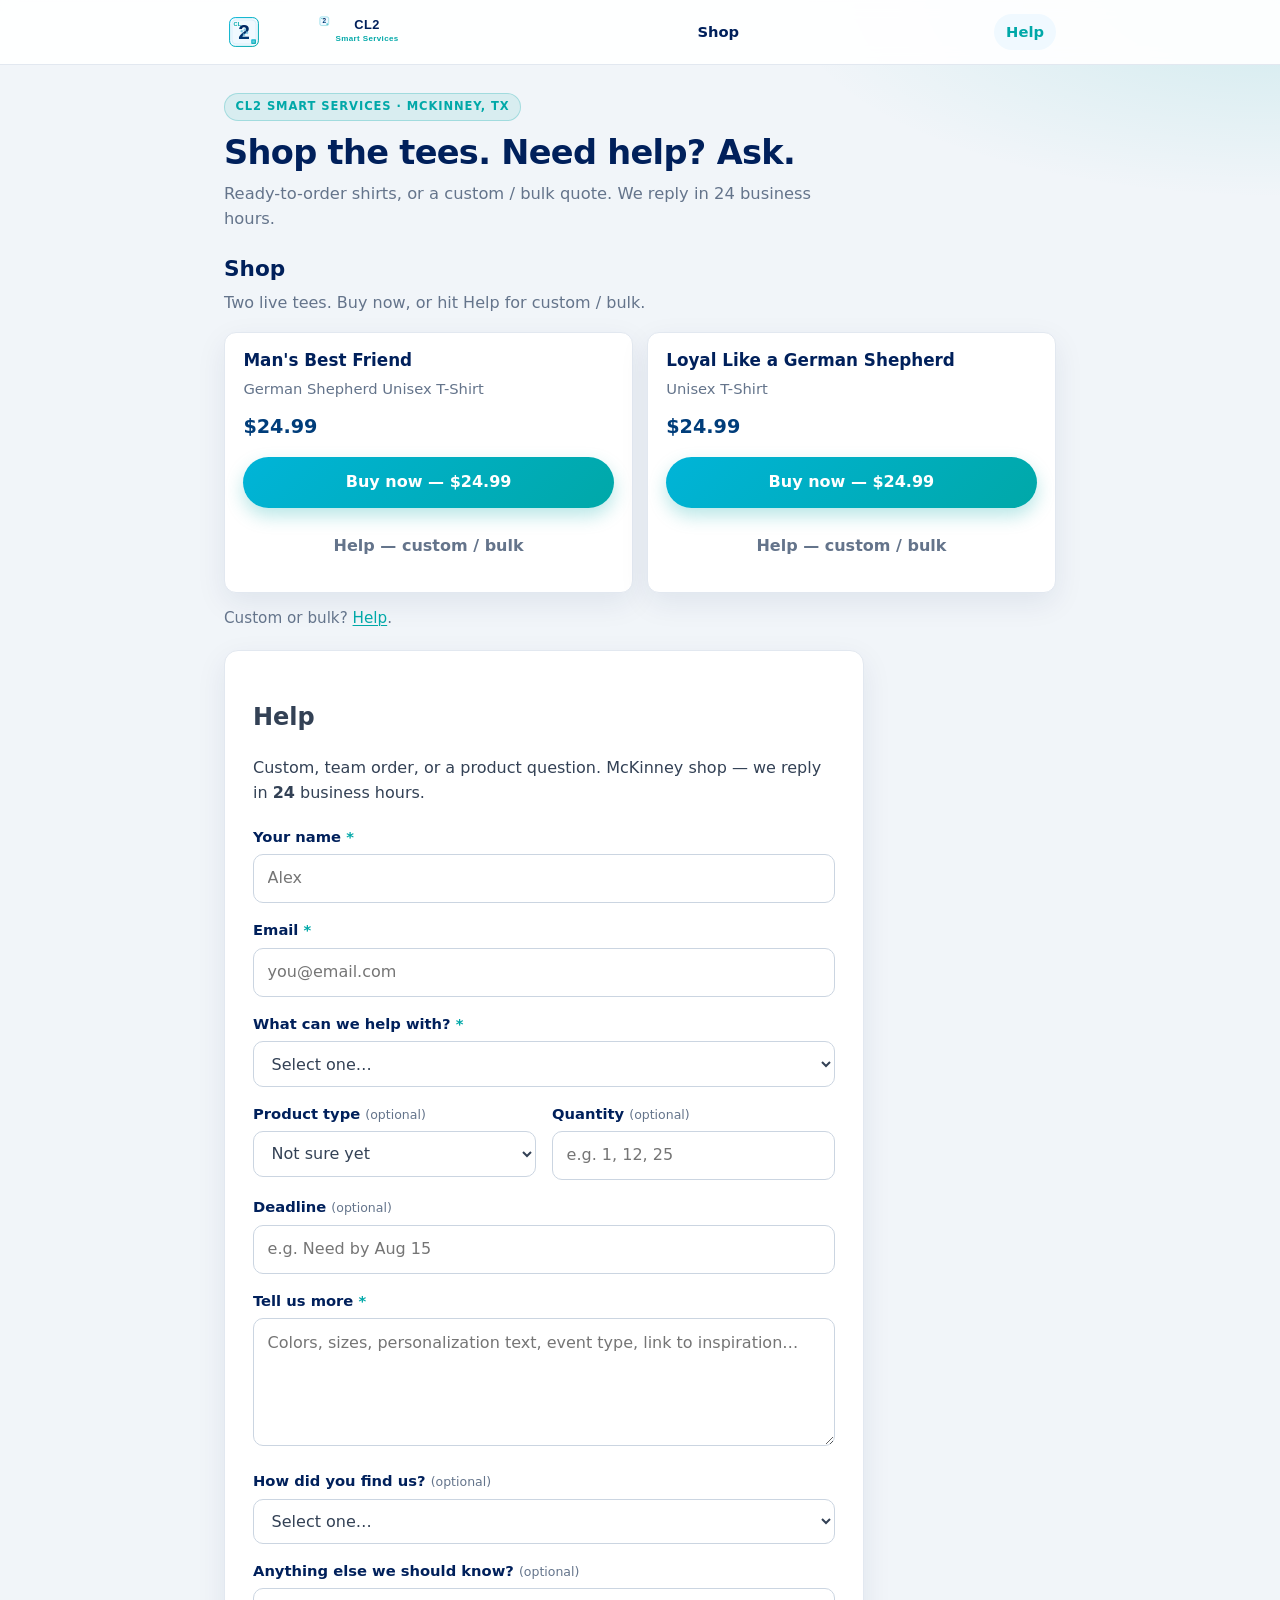
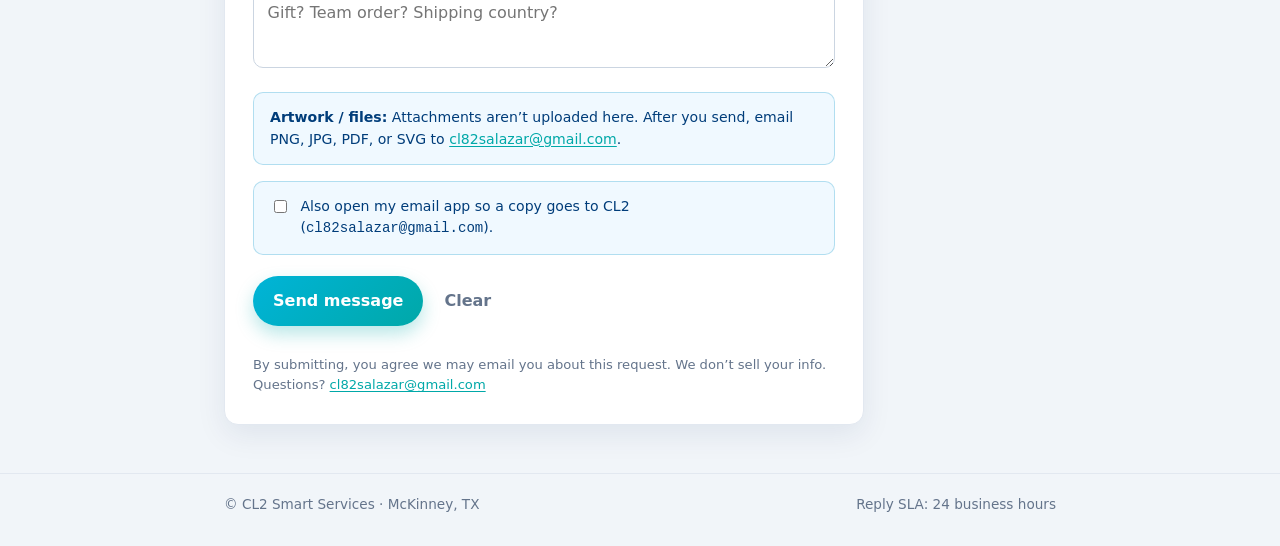
==== index.html @ c4d353d5 "Tighten lead-capture voice: McKinney, short, Shop/Help" ====
<!DOCTYPE html>
<html lang="en">
<head>
  <meta charset="UTF-8" />
  <meta name="viewport" content="width=device-width, initial-scale=1.0" />
  <meta name="description" content="Contact CL2 Smart Services for custom POD merch, bulk orders, and product questions." />
  <meta property="og:title" content="CL2 Smart Services — Custom merch & German Shepherd tees" />
  <meta property="og:description" content="Shop ready-to-order tees or request a custom / bulk quote. We reply within 24 business hours." />
  <meta property="og:type" content="website" />
  <meta property="og:url" content="https://cl82salazar-wq.github.io/cl2-lead-capture/" />
  <meta property="og:image" content="https://cl82salazar-wq.github.io/cl2-lead-capture/assets/cl2-smart-services-logo-horizontal.svg" />
  <meta name="twitter:card" content="summary" />
  <title>CL2 Smart Services — Custom merch &amp; German Shepherd tees</title>
  <link rel="stylesheet" href="styles.css" />
  <link rel="icon" href="assets/cl2-smart-services-icon.svg" type="image/svg+xml" />
</head>
<body>
  <header class="site-header">
    <div class="site-header__inner">
      <a class="brand" href="index.html" aria-label="CL2 Smart Services home">
        <img class="brand__mark" src="assets/cl2-smart-services-icon.svg" alt="" />
        <img class="brand__logo" src="assets/cl2-smart-services-logo-horizontal.svg" alt="CL2 Smart Services" />
      </a>
      <a class="nav-link" href="#shop">Shop</a>
      <a class="nav-link" href="#contact" aria-current="page">Help</a>
    </div>
  </header>

  <main>
    <div class="wrap">
      <section class="hero">
        <span class="eyebrow">CL2 Smart Services · McKinney, TX</span>
        <h1>Shop the tees. Need help? Ask.</h1>
        <p class="lede">Ready-to-order shirts, or a custom / bulk quote. We reply in 24 business hours.</p>
      </section>

      <section id="shop" class="shop" aria-labelledby="shop-heading">
        <div class="shop__head">
          <h2 id="shop-heading">Shop</h2>
          <p>Two live tees. Buy now, or hit Help for custom / bulk.</p>
        </div>
        <div class="product-grid">
          <article class="product-card">
            <h3>Man's Best Friend</h3>
            <p class="product-card__meta">German Shepherd Unisex T-Shirt</p>
            <p class="product-card__price">$24.99</p>
            <a class="btn btn-primary" href="https://cl2-smart-services.myshopify.com/products/mans-best-friend-german-shepherd-unisex-t-shirt">Buy now — $24.99</a>
            <a class="btn btn-ghost" href="index.html?help=Custom%20%2F%20personalized%20order&amp;product=T-shirt&amp;ref=mans-best-friend#contact">Help — custom / bulk</a>
          </article>
          <article class="product-card">
            <h3>Loyal Like a German Shepherd</h3>
            <p class="product-card__meta">Unisex T-Shirt</p>
            <p class="product-card__price">$24.99</p>
            <a class="btn btn-primary" href="https://cl2-smart-services.myshopify.com/products/loyal-like-a-german-shepherd-unisex-t-shirt">Buy now — $24.99</a>
            <a class="btn btn-ghost" href="index.html?help=Custom%20%2F%20personalized%20order&amp;product=T-shirt&amp;ref=loyal-like#contact">Help — custom / bulk</a>
          </article>
        </div>
        <p class="shop__note">Custom or bulk? <a href="#contact">Help</a>.</p>
      </section>

      <section id="contact" class="card" aria-labelledby="form-heading">
        <h2 id="form-heading">Help</h2>
        <div class="intro">
          <p>Custom, team order, or a product question. McKinney shop — we reply in <strong>24</strong> business hours.</p>
        </div>

        <form id="contact-form" class="form-grid" novalidate>
          <div class="field">
            <label for="name">Your name <span class="req" aria-hidden="true">*</span></label>
            <input id="name" name="name" type="text" autocomplete="name" required placeholder="Alex" />
            <p class="error">Please enter your name.</p>
          </div>

          <div class="field">
            <label for="email">Email <span class="req" aria-hidden="true">*</span></label>
            <input id="email" name="email" type="email" autocomplete="email" required placeholder="you@email.com" />
            <p class="error">Please enter a valid email.</p>
          </div>

          <div class="field">
            <label for="help_with">What can we help with? <span class="req" aria-hidden="true">*</span></label>
            <select id="help_with" name="help_with" required>
              <option value="" disabled selected>Select one…</option>
              <option>Custom / personalized order</option>
              <option>Bulk or team order</option>
              <option>Question about a product</option>
              <option>Wholesale / collab</option>
              <option>Something else</option>
            </select>
            <p class="error">Please choose an option.</p>
          </div>

          <div class="row-2">
            <div class="field">
              <label for="product_type">Product type <span class="optional">(optional)</span></label>
              <select id="product_type" name="product_type">
                <option value="">Not sure yet</option>
                <option>T-shirt</option>
                <option>Hoodie / sweatshirt</option>
                <option>Mug</option>
                <option>Sticker</option>
                <option>Other apparel</option>
                <option>Home / gift item</option>
                <option>Other</option>
              </select>
            </div>
            <div class="field">
              <label for="quantity">Quantity <span class="optional">(optional)</span></label>
              <input id="quantity" name="quantity" type="text" inputmode="numeric" placeholder="e.g. 1, 12, 25" />
            </div>
          </div>

          <div class="field">
            <label for="deadline">Deadline <span class="optional">(optional)</span></label>
            <input id="deadline" name="deadline" type="text" placeholder="e.g. Need by Aug 15" />
          </div>

          <div class="field">
            <label for="tell_us_more">Tell us more <span class="req" aria-hidden="true">*</span></label>
            <textarea id="tell_us_more" name="tell_us_more" required placeholder="Colors, sizes, personalization text, event type, link to inspiration…"></textarea>
            <p class="error">Please tell us a bit more about your request.</p>
          </div>

          <div class="field">
            <label for="found_us">How did you find us? <span class="optional">(optional)</span></label>
            <select id="found_us" name="found_us">
              <option value="">Select one…</option>
              <option>Etsy</option>
              <option>Instagram</option>
              <option>Google / search</option>
              <option>Friend or referral</option>
              <option>TikTok</option>
              <option>Facebook</option>
              <option>Other</option>
            </select>
          </div>

          <div class="field">
            <label for="anything_else">Anything else we should know? <span class="optional">(optional)</span></label>
            <textarea id="anything_else" name="anything_else" style="min-height:5rem" placeholder="Gift? Team order? Shipping country?"></textarea>
          </div>

          <div class="note-box">
            <strong>Artwork / files:</strong> Attachments aren’t uploaded here.
            After you send, email PNG, JPG, PDF, or SVG to
            <a href="mailto:cl82salazar@gmail.com">cl82salazar@gmail.com</a>.
          </div>

          <label class="note-box" style="display:flex;gap:0.65rem;align-items:flex-start;cursor:pointer;">
            <input id="also_mailto" type="checkbox" style="margin-top:0.25rem;" />
            <span>
              Also open my email app so a copy goes to CL2
              (<code>cl82salazar@gmail.com</code>).
            </span>
          </label>

          <div class="actions">
            <button type="submit" class="btn btn-primary">Send message</button>
            <button type="reset" class="btn btn-ghost">Clear</button>
          </div>

          <p class="privacy">
            By submitting, you agree we may email you about this request.
            We don’t sell your info. Questions?
            <a href="mailto:cl82salazar@gmail.com">cl82salazar@gmail.com</a>
          </p>
        </form>
      </section>
    </div>
  </main>

  <footer class="site-footer">
    <div class="site-footer__inner">
      <span>© CL2 Smart Services · McKinney, TX</span>
      <span>Reply SLA: 24 business hours</span>
    </div>
  </footer>

  <script src="form.js"></script>
</body>
</html>
---- styles.css ----
/* CL2 Smart Services — brand tokens from logo SVGs */
:root {
  --navy: #00205b;
  --navy-mid: #003d7a;
  --teal: #00a8a8;
  --cyan: #00b4d8;
  --sky: #7ec8e3;
  --ice: #f0f9ff;
  --bg: #f1f5f9;
  --surface: #ffffff;
  --text: #334155;
  --muted: #64748b;
  --border: #e2e8f0;
  --danger: #b91c1c;
  --success: #047857;
  --radius: 12px;
  --shadow: 0 10px 30px rgba(0, 32, 91, 0.08);
  --max: 40rem;
  --font: "Segoe UI", system-ui, -apple-system, Arial, Helvetica, sans-serif;
}

*,
*::before,
*::after {
  box-sizing: border-box;
}

html {
  scroll-behavior: smooth;
}

body {
  margin: 0;
  font-family: var(--font);
  color: var(--text);
  background:
    radial-gradient(1200px 400px at 10% -10%, rgba(0, 180, 216, 0.18), transparent 60%),
    radial-gradient(900px 360px at 100% 0%, rgba(0, 168, 168, 0.14), transparent 55%),
    var(--bg);
  line-height: 1.55;
  min-height: 100vh;
}

img {
  max-width: 100%;
  height: auto;
  display: block;
}

a {
  color: var(--teal);
  text-decoration-thickness: 1px;
  text-underline-offset: 2px;
}

a:hover {
  color: var(--navy);
}

.site-header {
  background: rgba(255, 255, 255, 0.92);
  border-bottom: 1px solid var(--border);
  backdrop-filter: blur(8px);
  position: sticky;
  top: 0;
  z-index: 10;
}

.site-header__inner,
.site-footer__inner,
.wrap {
  width: min(100% - 2rem, 52rem);
  margin: 0 auto;
}

.site-header__inner {
  display: flex;
  align-items: center;
  justify-content: space-between;
  gap: 1rem;
  min-height: 4rem;
  padding: 0.5rem 0;
}

.brand {
  display: flex;
  align-items: center;
  gap: 0.65rem;
  text-decoration: none;
  color: inherit;
}

.brand__mark {
  width: 2.5rem;
  height: 2.5rem;
  flex-shrink: 0;
}

.brand__logo {
  width: 10.5rem;
  height: 2.4rem;
  object-fit: contain;
}

.nav-link {
  font-size: 0.92rem;
  font-weight: 600;
  color: var(--navy);
  text-decoration: none;
  padding: 0.4rem 0.75rem;
  border-radius: 999px;
}

.nav-link:hover,
.nav-link[aria-current="page"] {
  background: var(--ice);
  color: var(--teal);
}

main {
  padding: 1.75rem 0 3rem;
}

.hero {
  margin-bottom: 1.25rem;
}

.eyebrow {
  display: inline-block;
  font-size: 0.72rem;
  font-weight: 700;
  letter-spacing: 0.08em;
  text-transform: uppercase;
  color: var(--teal);
  background: rgba(0, 168, 168, 0.1);
  border: 1px solid rgba(0, 168, 168, 0.25);
  border-radius: 999px;
  padding: 0.25rem 0.65rem;
  margin-bottom: 0.75rem;
}

h1 {
  margin: 0 0 0.5rem;
  color: var(--navy);
  font-size: clamp(1.65rem, 4vw, 2.1rem);
  line-height: 1.2;
  letter-spacing: -0.02em;
}

.lede {
  margin: 0;
  color: var(--muted);
  font-size: 1.02rem;
  max-width: 38rem;
}

.card {
  background: var(--surface);
  border: 1px solid var(--border);
  border-radius: calc(var(--radius) + 2px);
  box-shadow: var(--shadow);
  padding: clamp(1.25rem, 3vw, 1.75rem);
  max-width: var(--max);
}

.intro {
  margin: 0 0 1.25rem;
  color: var(--text);
}

.intro p {
  margin: 0 0 0.75rem;
}

.intro p:last-child {
  margin-bottom: 0;
}

.todo-url {
  display: inline-block;
  background: #fff7ed;
  color: #9a3412;
  border: 1px dashed #fdba74;
  border-radius: 6px;
  padding: 0.1rem 0.4rem;
  font-family: ui-monospace, SFMono-Regular, Menlo, Consolas, monospace;
  font-size: 0.85em;
}

.form-grid {
  display: grid;
  gap: 1rem;
}

.field label {
  display: block;
  font-weight: 600;
  color: var(--navy);
  font-size: 0.92rem;
  margin-bottom: 0.35rem;
}

.req {
  color: var(--teal);
  font-weight: 700;
}

.optional {
  color: var(--muted);
  font-weight: 500;
  font-size: 0.85em;
}

.field input,
.field select,
.field textarea {
  width: 100%;
  border: 1px solid #cbd5e1;
  border-radius: 10px;
  padding: 0.7rem 0.85rem;
  font: inherit;
  color: var(--text);
  background: #fff;
  transition: border-color 0.15s ease, box-shadow 0.15s ease;
}

.field textarea {
  min-height: 8rem;
  resize: vertical;
}

.field input:focus,
.field select:focus,
.field textarea:focus {
  outline: none;
  border-color: var(--cyan);
  box-shadow: 0 0 0 3px rgba(0, 180, 216, 0.2);
}

.help {
  margin: 0.35rem 0 0;
  font-size: 0.8rem;
  color: var(--muted);
}

.row-2 {
  display: grid;
  gap: 1rem;
}

@media (min-width: 640px) {
  .row-2 {
    grid-template-columns: 1fr 1fr;
  }
}

.note-box {
  background: var(--ice);
  border: 1px solid rgba(126, 200, 227, 0.55);
  border-radius: 10px;
  padding: 0.85rem 1rem;
  font-size: 0.88rem;
  color: var(--navy-mid);
}

.actions {
  display: flex;
  flex-wrap: wrap;
  gap: 0.75rem;
  align-items: center;
  margin-top: 0.25rem;
}

.btn {
  appearance: none;
  border: none;
  border-radius: 999px;
  padding: 0.8rem 1.25rem;
  font: inherit;
  font-weight: 700;
  cursor: pointer;
  text-decoration: none;
  display: inline-flex;
  align-items: center;
  justify-content: center;
  gap: 0.4rem;
  transition: transform 0.12s ease, box-shadow 0.12s ease, background 0.12s ease;
}

.btn:active {
  transform: translateY(1px);
}

.btn-primary {
  background: linear-gradient(135deg, var(--cyan), var(--teal));
  color: #fff;
  box-shadow: 0 8px 18px rgba(0, 168, 168, 0.28);
}

.btn-primary:hover {
  box-shadow: 0 10px 22px rgba(0, 168, 168, 0.36);
  color: #fff;
}

.btn-secondary {
  background: #fff;
  color: var(--navy);
  border: 1px solid #cbd5e1;
}

.btn-secondary:hover {
  border-color: var(--sky);
  background: var(--ice);
  color: var(--navy);
}

.btn-ghost {
  background: transparent;
  color: var(--muted);
  border: 1px solid transparent;
  padding-left: 0.5rem;
  padding-right: 0.5rem;
}

.privacy {
  margin: 0.75rem 0 0;
  font-size: 0.82rem;
  color: var(--muted);
}

.site-footer {
  border-top: 1px solid var(--border);
  padding: 1.25rem 0 2rem;
  color: var(--muted);
  font-size: 0.85rem;
}

.site-footer__inner {
  display: flex;
  flex-wrap: wrap;
  gap: 0.5rem 1rem;
  justify-content: space-between;
  align-items: center;
}

.thank-card h1 {
  margin-bottom: 0.75rem;
}

.thank-card .steps {
  margin: 1rem 0 0;
  padding: 0;
  list-style: none;
  display: grid;
  gap: 0.65rem;
}

.thank-card .steps li {
  display: grid;
  grid-template-columns: 1.6rem 1fr;
  gap: 0.65rem;
  align-items: start;
}

.step-num {
  width: 1.6rem;
  height: 1.6rem;
  border-radius: 50%;
  background: linear-gradient(135deg, var(--cyan), var(--teal));
  color: #fff;
  font-size: 0.78rem;
  font-weight: 800;
  display: grid;
  place-items: center;
}

.section-title {
  margin: 1.5rem 0 0.5rem;
  color: var(--navy);
  font-size: 1.05rem;
}

.lead-summary {
  margin-top: 1rem;
  background: #f8fafc;
  border: 1px solid var(--border);
  border-radius: 10px;
  padding: 0.85rem 1rem;
  font-size: 0.9rem;
}

.lead-summary dt {
  font-weight: 700;
  color: var(--navy);
  margin-top: 0.45rem;
}

.lead-summary dd {
  margin: 0.15rem 0 0;
  color: var(--text);
}

.status-ok {
  display: inline-flex;
  align-items: center;
  gap: 0.4rem;
  color: var(--success);
  font-weight: 700;
  font-size: 0.92rem;
  margin-bottom: 0.5rem;
}

.sr-only {
  position: absolute;
  width: 1px;
  height: 1px;
  padding: 0;
  margin: -1px;
  overflow: hidden;
  clip: rect(0, 0, 0, 0);
  border: 0;
}

.error {
  color: var(--danger);
  font-size: 0.82rem;
  margin: 0.3rem 0 0;
  display: none;
}

.field.invalid input,
.field.invalid select,
.field.invalid textarea {
  border-color: #fca5a5;
}

.field.invalid .error {
  display: block;
}


/* Shop / product CTAs */
.shop {
  margin: 0 0 1.25rem;
}

.shop__head h2 {
  margin: 0 0 0.35rem;
  color: var(--navy);
  font-size: 1.35rem;
}

.shop__head p {
  margin: 0 0 1rem;
  color: var(--muted);
}

.product-grid {
  display: grid;
  gap: 0.85rem;
}

@media (min-width: 640px) {
  .product-grid {
    grid-template-columns: 1fr 1fr;
  }
}

.product-card {
  background: var(--surface);
  border: 1px solid var(--border);
  border-radius: var(--radius);
  box-shadow: var(--shadow);
  padding: 1.1rem 1.15rem 1.2rem;
  display: flex;
  flex-direction: column;
  gap: 0.35rem;
}

.product-card h3 {
  margin: 0;
  color: var(--navy);
  font-size: 1.05rem;
  line-height: 1.3;
}

.product-card__meta {
  margin: 0;
  color: var(--muted);
  font-size: 0.92rem;
}

.product-card__price {
  margin: 0.35rem 0 0.65rem;
  color: var(--navy-mid);
  font-weight: 700;
  font-size: 1.2rem;
}

.product-card .btn {
  margin-top: auto;
  text-align: center;
  text-decoration: none;
}

.product-card .btn + .btn {
  margin-top: 0.45rem;
}

.shop__note {
  margin: 0.85rem 0 0;
  color: var(--muted);
  font-size: 0.95rem;
}
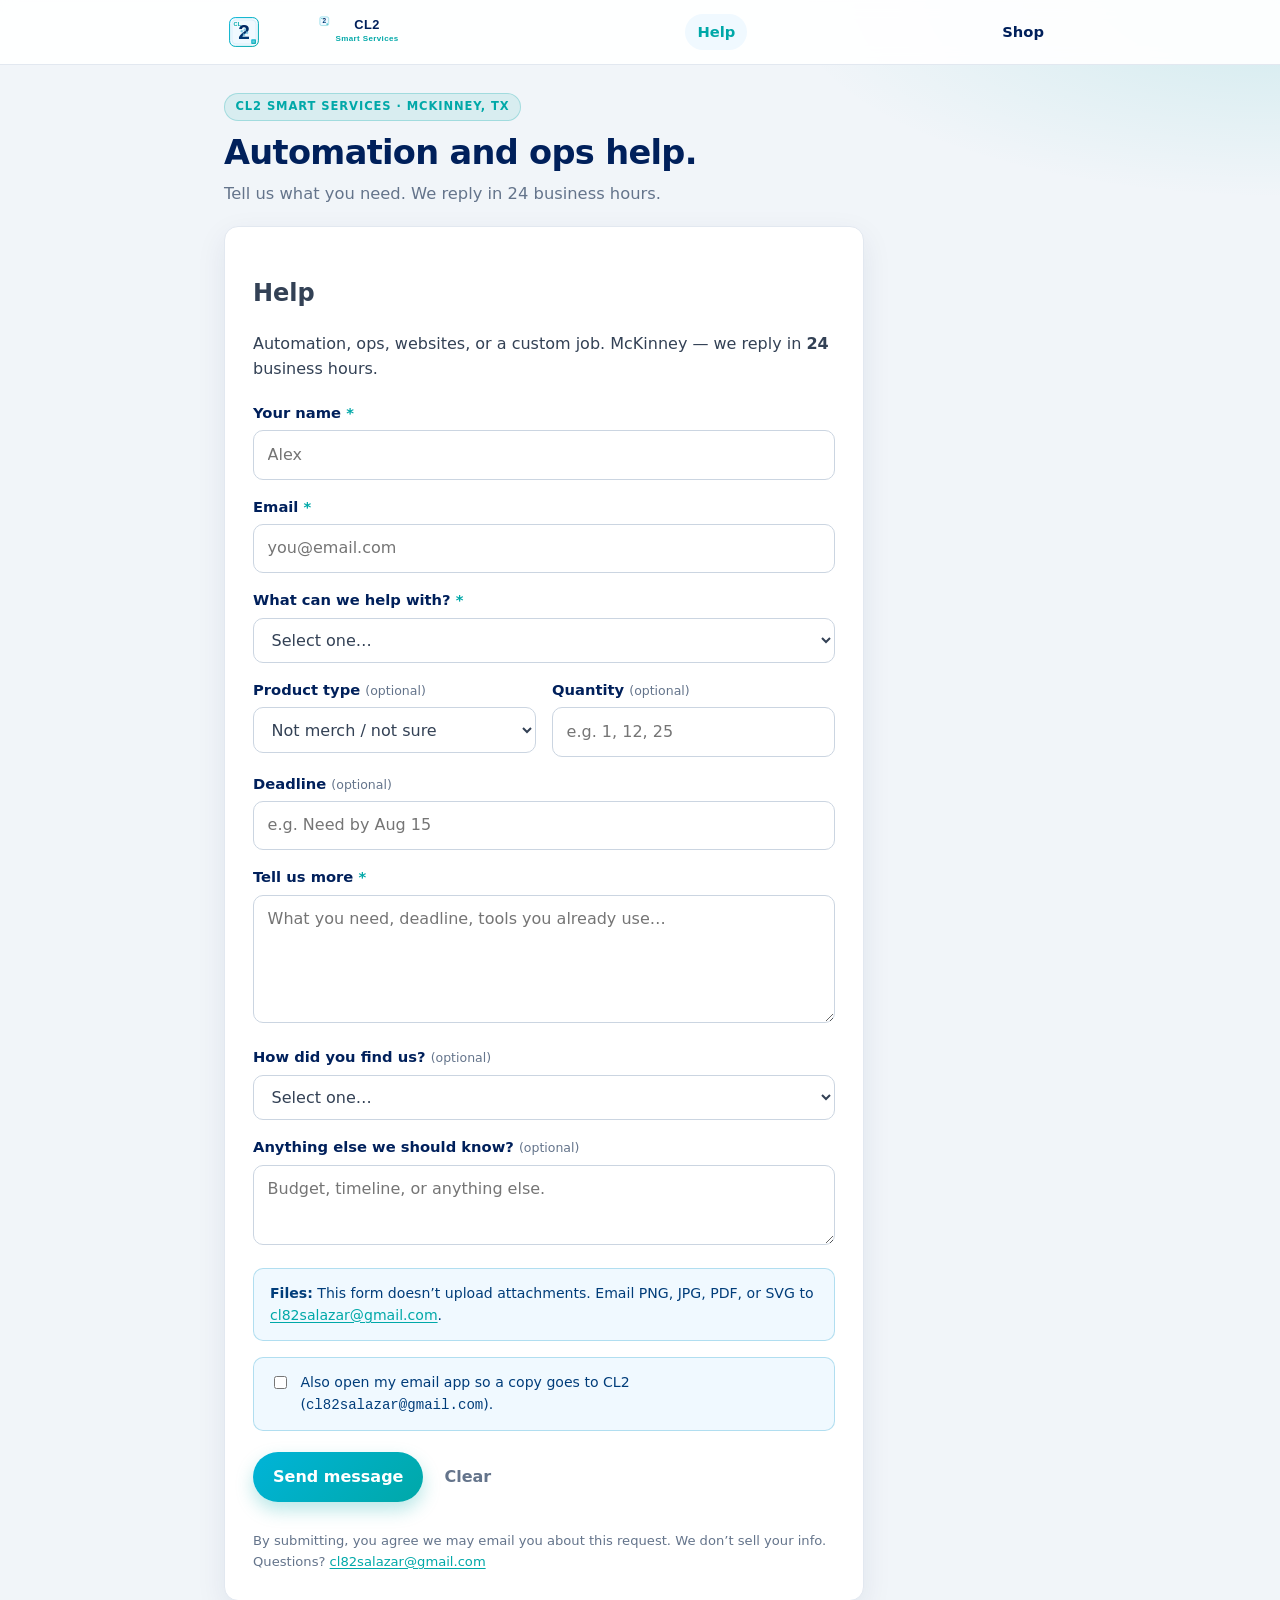
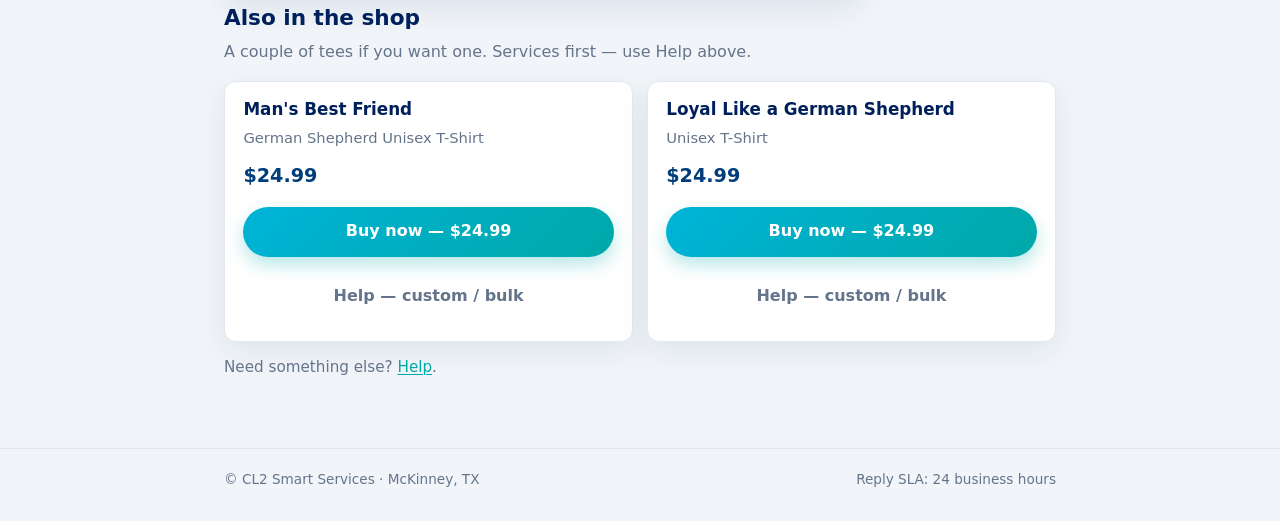
==== commit e7e2862b: "Lead with CL2 Smart Services (automation/ops); tees secondary Homepage is Help first. Shop stays bel" ====
--- a/index.html
+++ b/index.html
@@ -3,14 +3,14 @@
 <head>
   <meta charset="UTF-8" />
   <meta name="viewport" content="width=device-width, initial-scale=1.0" />
-  <meta name="description" content="Contact CL2 Smart Services for custom POD merch, bulk orders, and product questions." />
-  <meta property="og:title" content="CL2 Smart Services — Custom merch & German Shepherd tees" />
-  <meta property="og:description" content="Shop ready-to-order tees or request a custom / bulk quote. We reply within 24 business hours." />
+  <meta name="description" content="CL2 Smart Services — McKinney automation and ops help. Ask here. We reply in 24 business hours." />
+  <meta property="og:title" content="CL2 Smart Services — Automation & ops, McKinney" />
+  <meta property="og:description" content="Business automation, ops help, and custom work. McKinney, TX. We reply in 24 business hours." />
   <meta property="og:type" content="website" />
   <meta property="og:url" content="https://cl82salazar-wq.github.io/cl2-lead-capture/" />
   <meta property="og:image" content="https://cl82salazar-wq.github.io/cl2-lead-capture/assets/cl2-smart-services-logo-horizontal.svg" />
   <meta name="twitter:card" content="summary" />
-  <title>CL2 Smart Services — Custom merch &amp; German Shepherd tees</title>
+  <title>CL2 Smart Services — Automation &amp; ops help</title>
   <link rel="stylesheet" href="styles.css" />
   <link rel="icon" href="assets/cl2-smart-services-icon.svg" type="image/svg+xml" />
 </head>
@@ -21,8 +21,8 @@
         <img class="brand__mark" src="assets/cl2-smart-services-icon.svg" alt="" />
         <img class="brand__logo" src="assets/cl2-smart-services-logo-horizontal.svg" alt="CL2 Smart Services" />
       </a>
+      <a class="nav-link" href="#contact" aria-current="page">Help</a>
       <a class="nav-link" href="#shop">Shop</a>
-      <a class="nav-link" href="#contact" aria-current="page">Help</a>
     </div>
   </header>
 
@@ -30,38 +30,14 @@
     <div class="wrap">
       <section class="hero">
         <span class="eyebrow">CL2 Smart Services · McKinney, TX</span>
-        <h1>Shop the tees. Need help? Ask.</h1>
-        <p class="lede">Ready-to-order shirts, or a custom / bulk quote. We reply in 24 business hours.</p>
-      </section>
-
-      <section id="shop" class="shop" aria-labelledby="shop-heading">
-        <div class="shop__head">
-          <h2 id="shop-heading">Shop</h2>
-          <p>Two live tees. Buy now, or hit Help for custom / bulk.</p>
-        </div>
-        <div class="product-grid">
-          <article class="product-card">
-            <h3>Man's Best Friend</h3>
-            <p class="product-card__meta">German Shepherd Unisex T-Shirt</p>
-            <p class="product-card__price">$24.99</p>
-            <a class="btn btn-primary" href="https://cl2-smart-services.myshopify.com/products/mans-best-friend-german-shepherd-unisex-t-shirt">Buy now — $24.99</a>
-            <a class="btn btn-ghost" href="index.html?help=Custom%20%2F%20personalized%20order&amp;product=T-shirt&amp;ref=mans-best-friend#contact">Help — custom / bulk</a>
-          </article>
-          <article class="product-card">
-            <h3>Loyal Like a German Shepherd</h3>
-            <p class="product-card__meta">Unisex T-Shirt</p>
-            <p class="product-card__price">$24.99</p>
-            <a class="btn btn-primary" href="https://cl2-smart-services.myshopify.com/products/loyal-like-a-german-shepherd-unisex-t-shirt">Buy now — $24.99</a>
-            <a class="btn btn-ghost" href="index.html?help=Custom%20%2F%20personalized%20order&amp;product=T-shirt&amp;ref=loyal-like#contact">Help — custom / bulk</a>
-          </article>
-        </div>
-        <p class="shop__note">Custom or bulk? <a href="#contact">Help</a>.</p>
+        <h1>Automation and ops help.</h1>
+        <p class="lede">Tell us what you need. We reply in 24 business hours.</p>
       </section>
 
       <section id="contact" class="card" aria-labelledby="form-heading">
         <h2 id="form-heading">Help</h2>
         <div class="intro">
-          <p>Custom, team order, or a product question. McKinney shop — we reply in <strong>24</strong> business hours.</p>
+          <p>Automation, ops, websites, or a custom job. McKinney — we reply in <strong>24</strong> business hours.</p>
         </div>
 
         <form id="contact-form" class="form-grid" novalidate>
@@ -81,10 +57,10 @@
             <label for="help_with">What can we help with? <span class="req" aria-hidden="true">*</span></label>
             <select id="help_with" name="help_with" required>
               <option value="" disabled selected>Select one…</option>
-              <option>Custom / personalized order</option>
-              <option>Bulk or team order</option>
+              <option>Business automation / ops</option>
+              <option>Website or lead capture</option>
+              <option>Custom merch / bulk order</option>
               <option>Question about a product</option>
-              <option>Wholesale / collab</option>
               <option>Something else</option>
             </select>
             <p class="error">Please choose an option.</p>
@@ -94,7 +70,8 @@
             <div class="field">
               <label for="product_type">Product type <span class="optional">(optional)</span></label>
               <select id="product_type" name="product_type">
-                <option value="">Not sure yet</option>
+                <option value="">Not merch / not sure</option>
+                <option>Automation / software</option>
                 <option>T-shirt</option>
                 <option>Hoodie / sweatshirt</option>
                 <option>Mug</option>
@@ -117,7 +94,7 @@
 
           <div class="field">
             <label for="tell_us_more">Tell us more <span class="req" aria-hidden="true">*</span></label>
-            <textarea id="tell_us_more" name="tell_us_more" required placeholder="Colors, sizes, personalization text, event type, link to inspiration…"></textarea>
+            <textarea id="tell_us_more" name="tell_us_more" required placeholder="What you need, deadline, tools you already use…"></textarea>
             <p class="error">Please tell us a bit more about your request.</p>
           </div>
 
@@ -137,12 +114,12 @@
 
           <div class="field">
             <label for="anything_else">Anything else we should know? <span class="optional">(optional)</span></label>
-            <textarea id="anything_else" name="anything_else" style="min-height:5rem" placeholder="Gift? Team order? Shipping country?"></textarea>
+            <textarea id="anything_else" name="anything_else" style="min-height:5rem" placeholder="Budget, timeline, or anything else."></textarea>
           </div>
 
           <div class="note-box">
-            <strong>Artwork / files:</strong> Attachments aren’t uploaded here.
-            After you send, email PNG, JPG, PDF, or SVG to
+            <strong>Files:</strong> This form doesn’t upload attachments.
+            Email PNG, JPG, PDF, or SVG to
             <a href="mailto:cl82salazar@gmail.com">cl82salazar@gmail.com</a>.
           </div>
 
@@ -166,6 +143,30 @@
           </p>
         </form>
       </section>
+      <section id="shop" class="shop" aria-labelledby="shop-heading">
+        <div class="shop__head">
+          <h2 id="shop-heading">Also in the shop</h2>
+          <p>A couple of tees if you want one. Services first — use Help above.</p>
+        </div>
+        <div class="product-grid">
+          <article class="product-card">
+            <h3>Man's Best Friend</h3>
+            <p class="product-card__meta">German Shepherd Unisex T-Shirt</p>
+            <p class="product-card__price">$24.99</p>
+            <a class="btn btn-primary" href="https://cl2-smart-services.myshopify.com/products/mans-best-friend-german-shepherd-unisex-t-shirt">Buy now — $24.99</a>
+            <a class="btn btn-ghost" href="index.html?help=Custom%20%2F%20personalized%20order&amp;product=T-shirt&amp;ref=mans-best-friend#contact">Help — custom / bulk</a>
+          </article>
+          <article class="product-card">
+            <h3>Loyal Like a German Shepherd</h3>
+            <p class="product-card__meta">Unisex T-Shirt</p>
+            <p class="product-card__price">$24.99</p>
+            <a class="btn btn-primary" href="https://cl2-smart-services.myshopify.com/products/loyal-like-a-german-shepherd-unisex-t-shirt">Buy now — $24.99</a>
+            <a class="btn btn-ghost" href="index.html?help=Custom%20%2F%20personalized%20order&amp;product=T-shirt&amp;ref=loyal-like#contact">Help — custom / bulk</a>
+          </article>
+        </div>
+        <p class="shop__note">Need something else? <a href="#contact">Help</a>.</p>
+      </section>
+
     </div>
   </main>
 
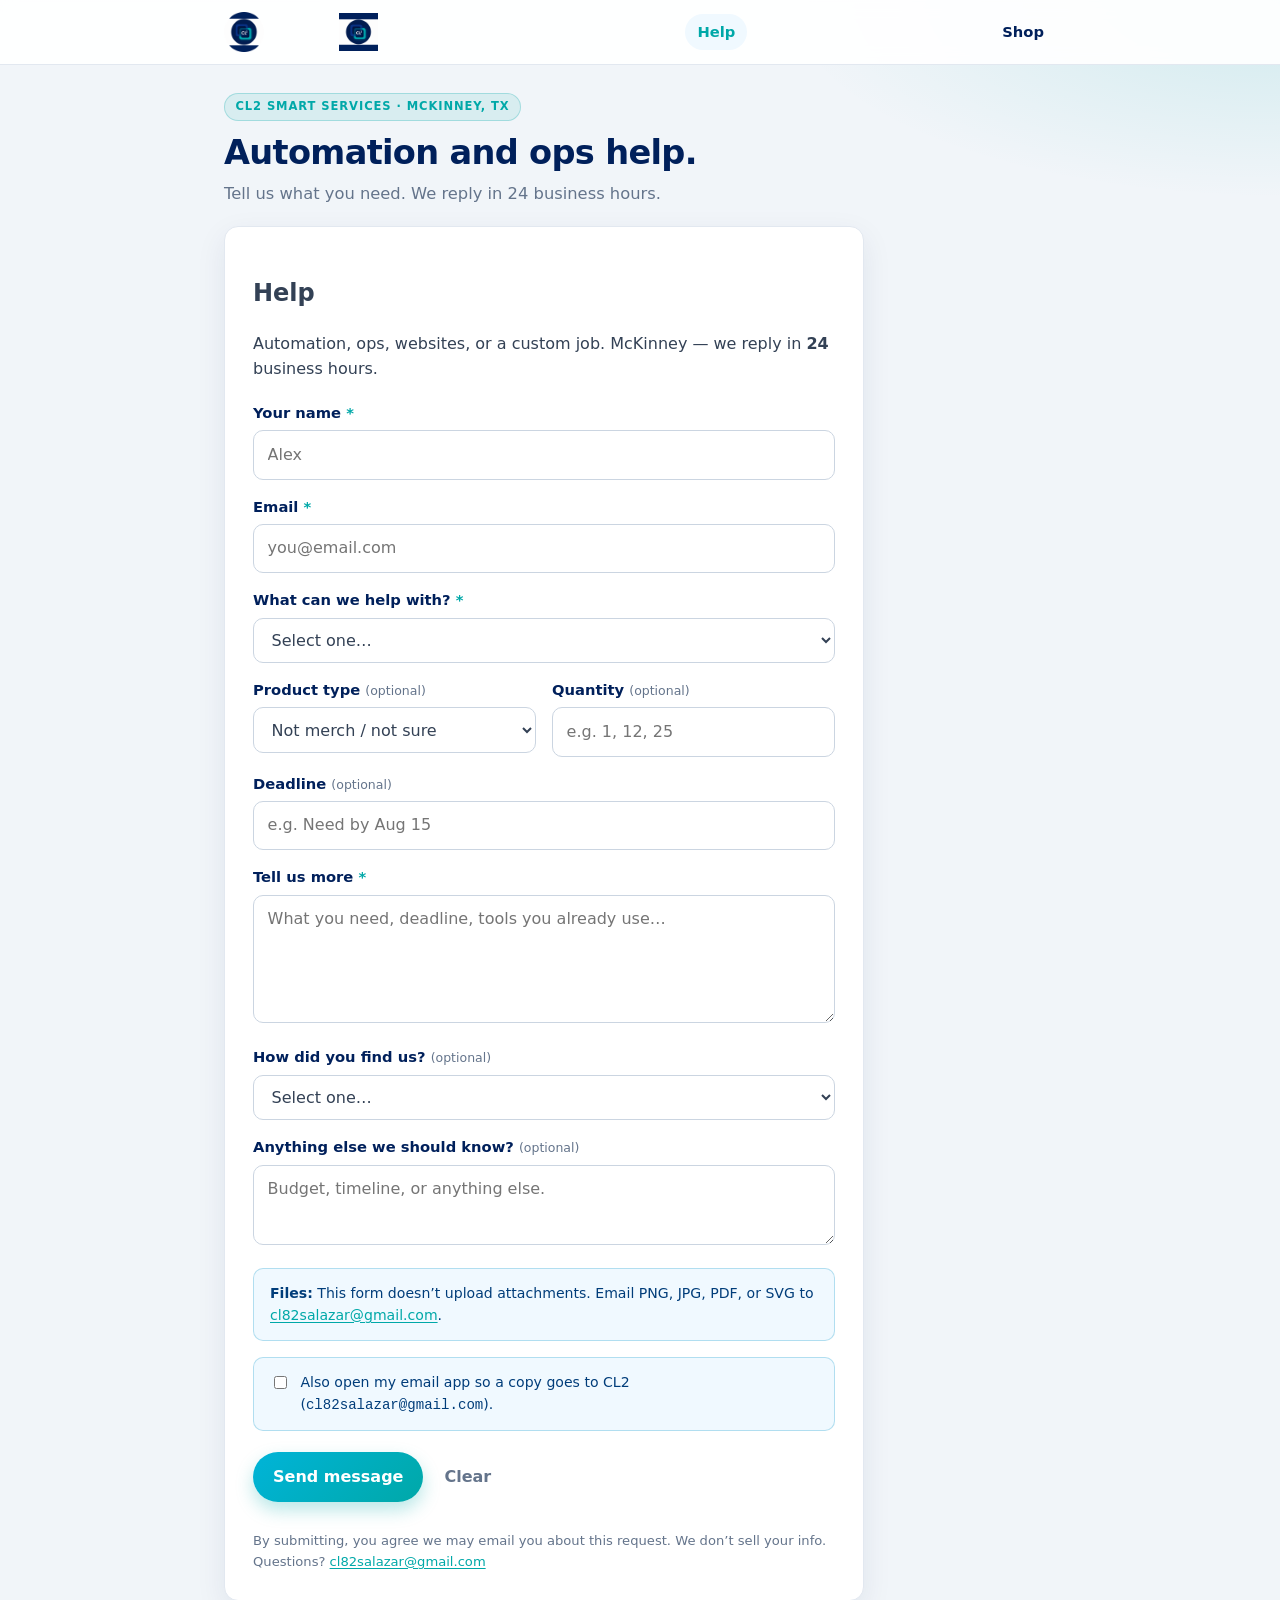
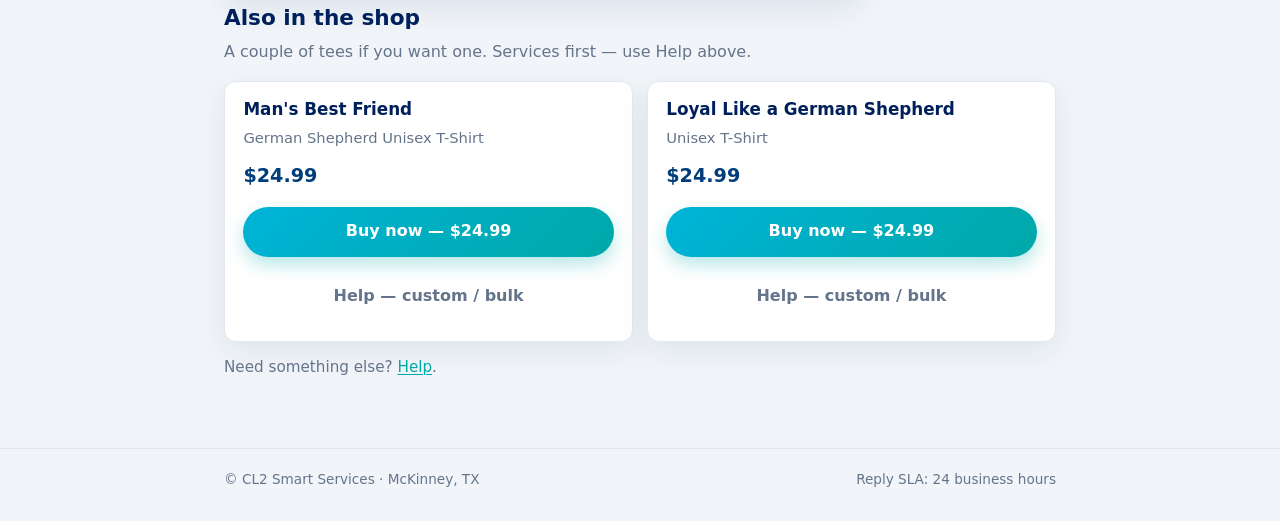
==== commit c38dbafb: "Lock Concept B into favicon, mark, and logo slots Overlapping-frame CL² only. No new mark." ====
--- a/index.html
+++ b/index.html
@@ -8,18 +8,22 @@
   <meta property="og:description" content="Business automation, ops help, and custom work. McKinney, TX. We reply in 24 business hours." />
   <meta property="og:type" content="website" />
   <meta property="og:url" content="https://cl82salazar-wq.github.io/cl2-lead-capture/" />
-  <meta property="og:image" content="https://cl82salazar-wq.github.io/cl2-lead-capture/assets/cl2-smart-services-logo-horizontal.svg" />
+  <meta property="og:image" content="https://cl82salazar-wq.github.io/cl2-lead-capture/assets/logo.png" />
   <meta name="twitter:card" content="summary" />
+  <meta name="twitter:title" content="CL2 Smart Services — Automation & ops, McKinney" />
+  <meta name="twitter:description" content="McKinney automation and ops help. Ask here. We reply in 24 business hours." />
+  <link rel="canonical" href="https://cl82salazar-wq.github.io/cl2-lead-capture/" />
   <title>CL2 Smart Services — Automation &amp; ops help</title>
   <link rel="stylesheet" href="styles.css" />
-  <link rel="icon" href="assets/cl2-smart-services-icon.svg" type="image/svg+xml" />
+  <link rel="icon" href="assets/favicon.png" type="image/png" />
+  <link rel="apple-touch-icon" href="assets/favicon.png" />
 </head>
 <body>
   <header class="site-header">
     <div class="site-header__inner">
       <a class="brand" href="index.html" aria-label="CL2 Smart Services home">
-        <img class="brand__mark" src="assets/cl2-smart-services-icon.svg" alt="" />
-        <img class="brand__logo" src="assets/cl2-smart-services-logo-horizontal.svg" alt="CL2 Smart Services" />
+        <img class="brand__mark" src="assets/mark.png" alt="" />
+        <img class="brand__logo" src="assets/logo.png" alt="CL2 Smart Services" />
       </a>
       <a class="nav-link" href="#contact" aria-current="page">Help</a>
       <a class="nav-link" href="#shop">Shop</a>
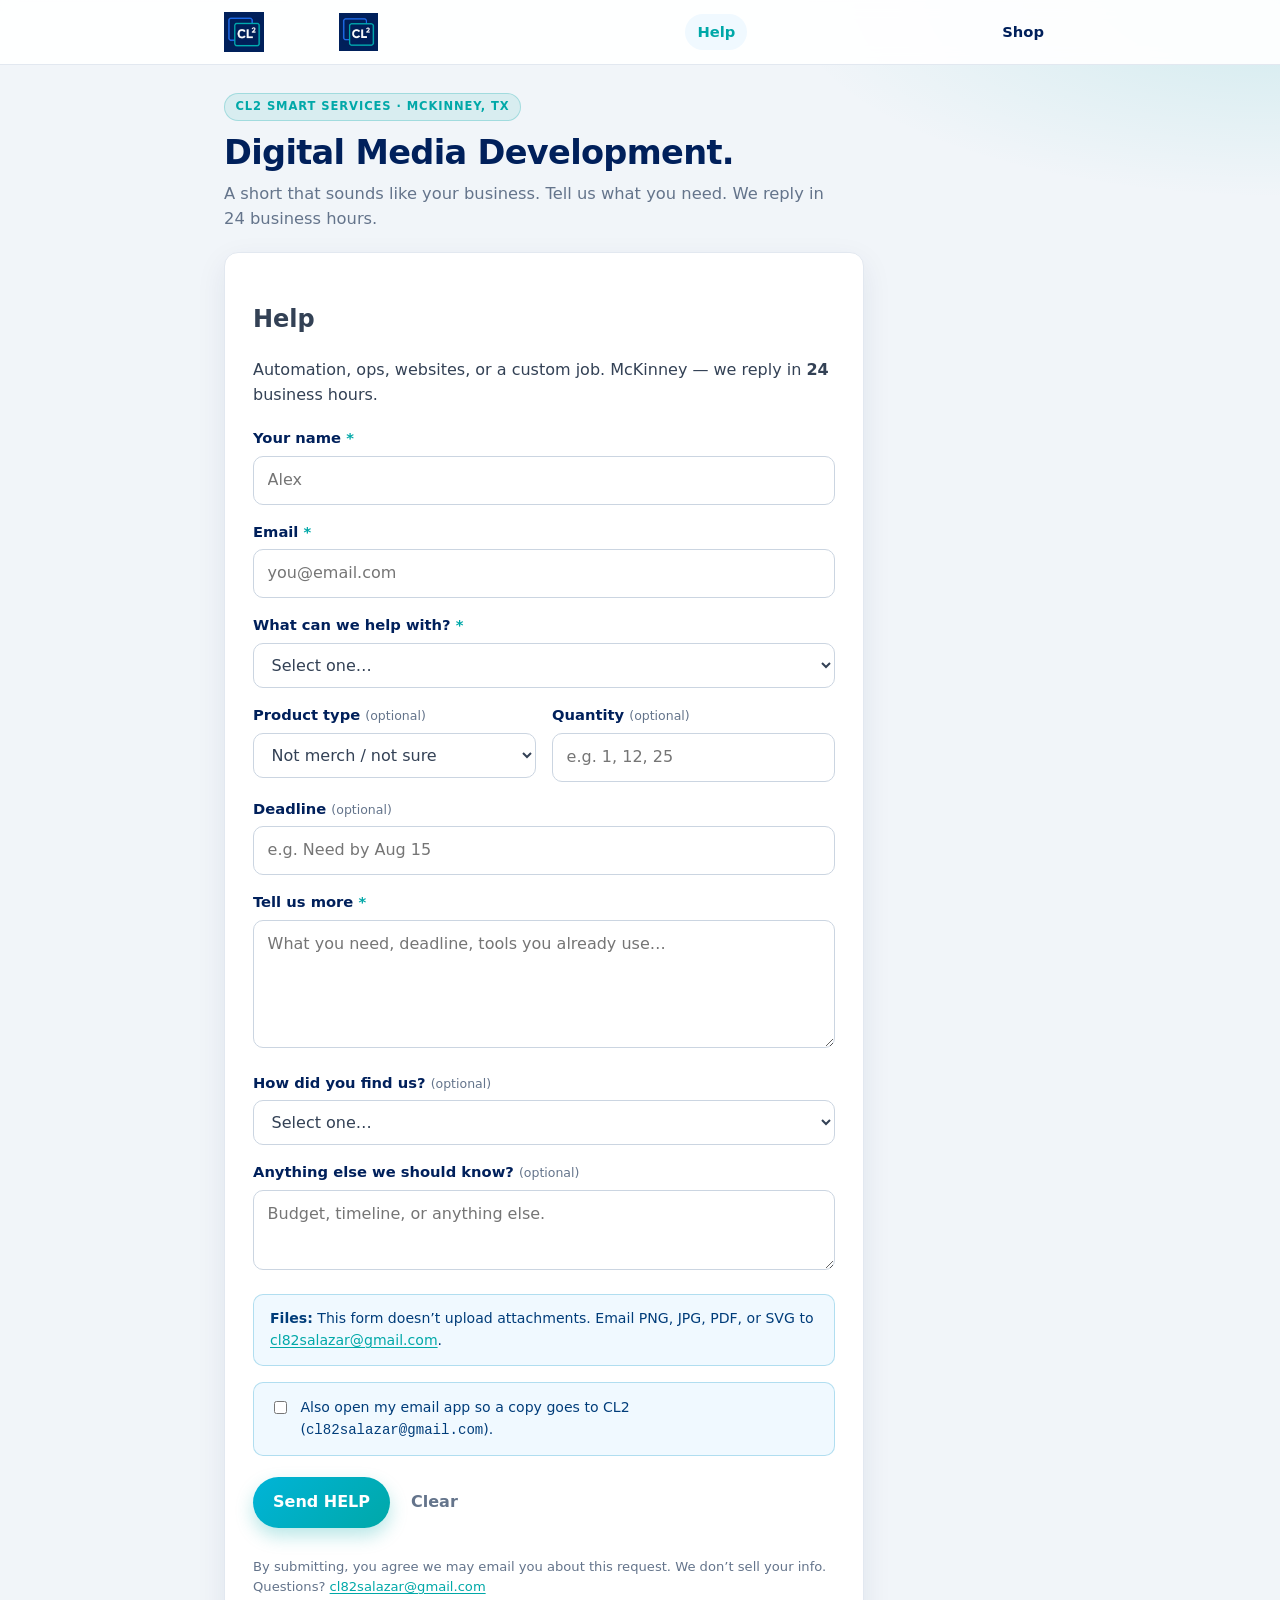
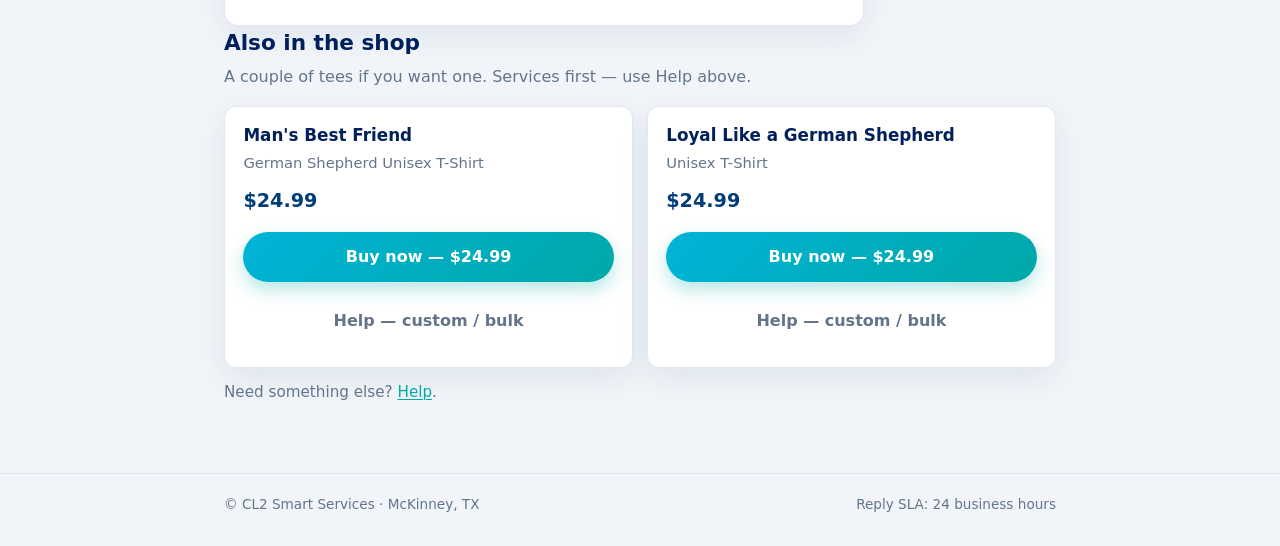
==== commit de3a7ed6: "Ship Mark DMD copy on the live lead form Replace title, headline, lede, and submit button in index.h" ====
--- a/index.html
+++ b/index.html
@@ -13,7 +13,7 @@
   <meta name="twitter:title" content="CL2 Smart Services — Automation & ops, McKinney" />
   <meta name="twitter:description" content="McKinney automation and ops help. Ask here. We reply in 24 business hours." />
   <link rel="canonical" href="https://cl82salazar-wq.github.io/cl2-lead-capture/" />
-  <title>CL2 Smart Services — Automation &amp; ops help</title>
+  <title>CL² — Digital Media Development</title>
   <link rel="stylesheet" href="styles.css" />
   <link rel="icon" href="assets/favicon.png" type="image/png" />
   <link rel="apple-touch-icon" href="assets/favicon.png" />
@@ -34,8 +34,8 @@
     <div class="wrap">
       <section class="hero">
         <span class="eyebrow">CL2 Smart Services · McKinney, TX</span>
-        <h1>Automation and ops help.</h1>
-        <p class="lede">Tell us what you need. We reply in 24 business hours.</p>
+        <h1>Digital Media Development.</h1>
+        <p class="lede">A short that sounds like your business. Tell us what you need. We reply in 24 business hours.</p>
       </section>
 
       <section id="contact" class="card" aria-labelledby="form-heading">
@@ -136,7 +136,7 @@
           </label>
 
           <div class="actions">
-            <button type="submit" class="btn btn-primary">Send message</button>
+            <button type="submit" class="btn btn-primary">Send HELP</button>
             <button type="reset" class="btn btn-ghost">Clear</button>
           </div>
 
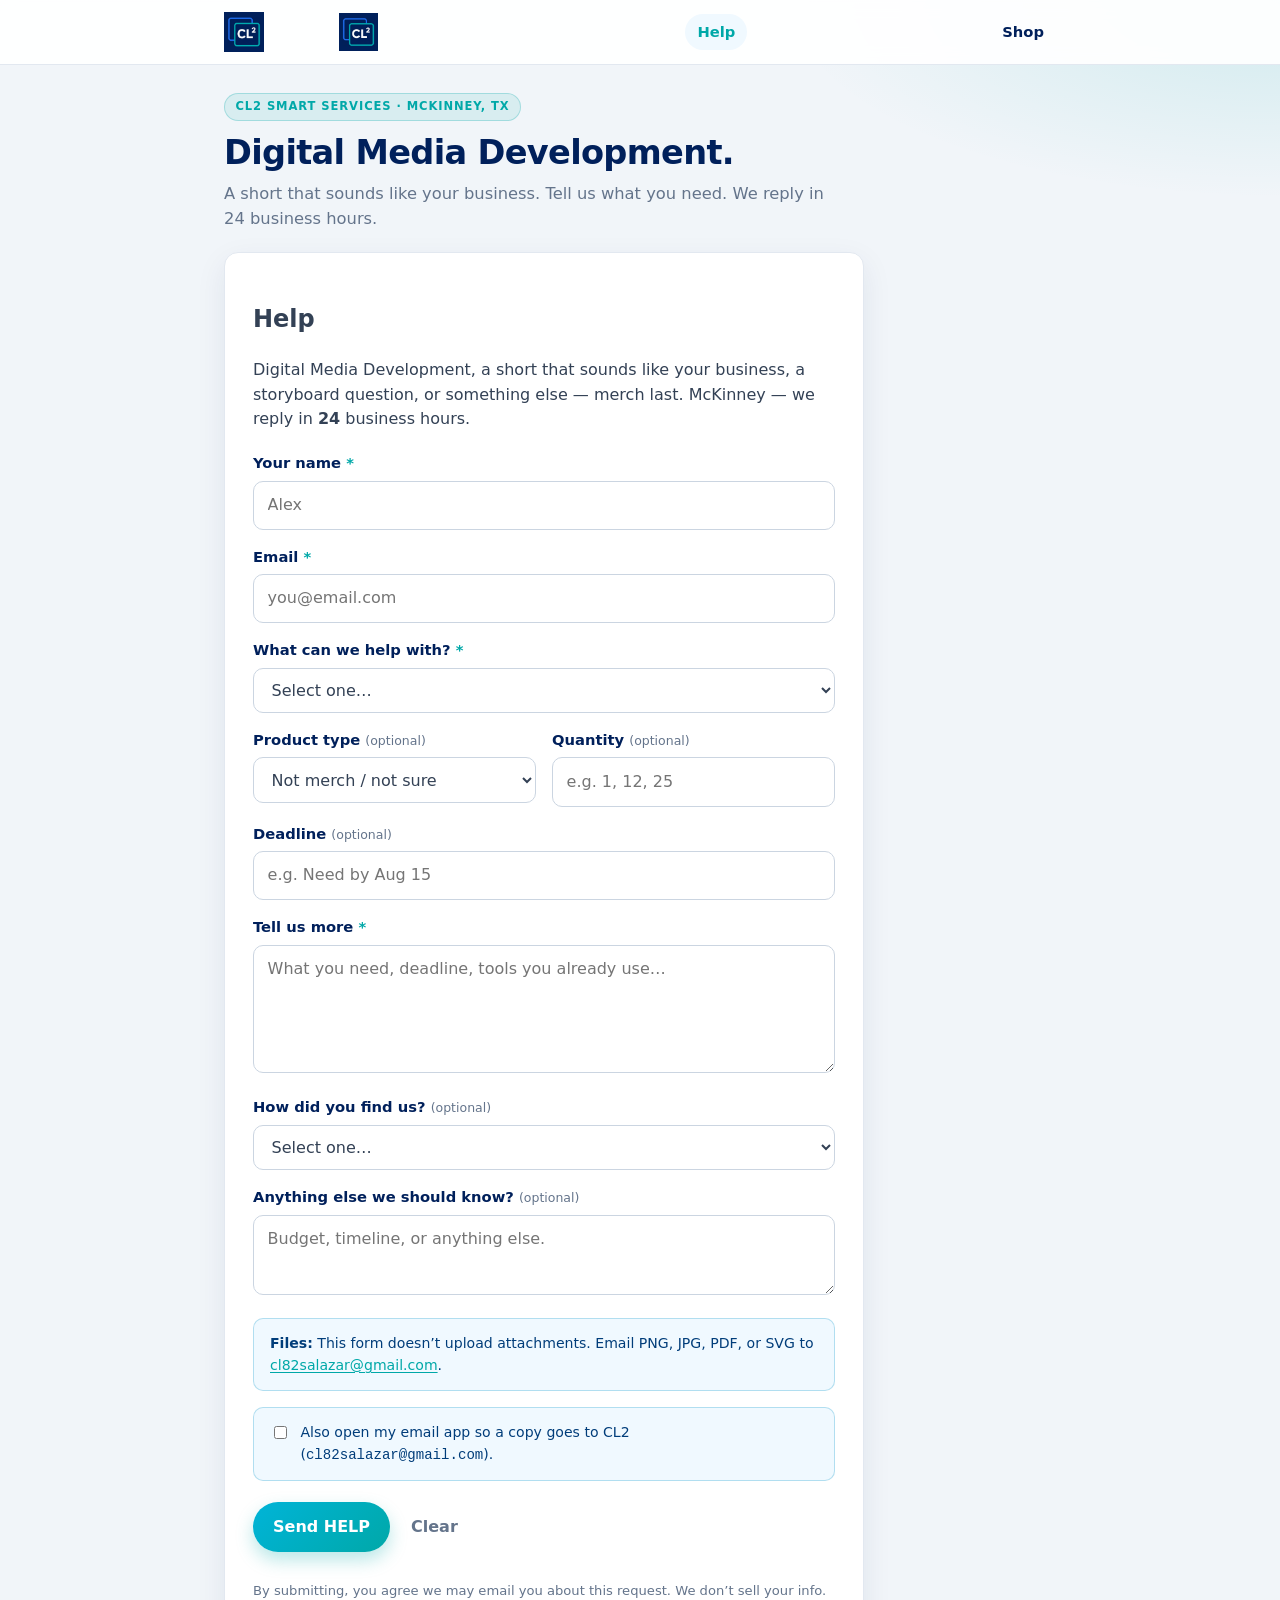
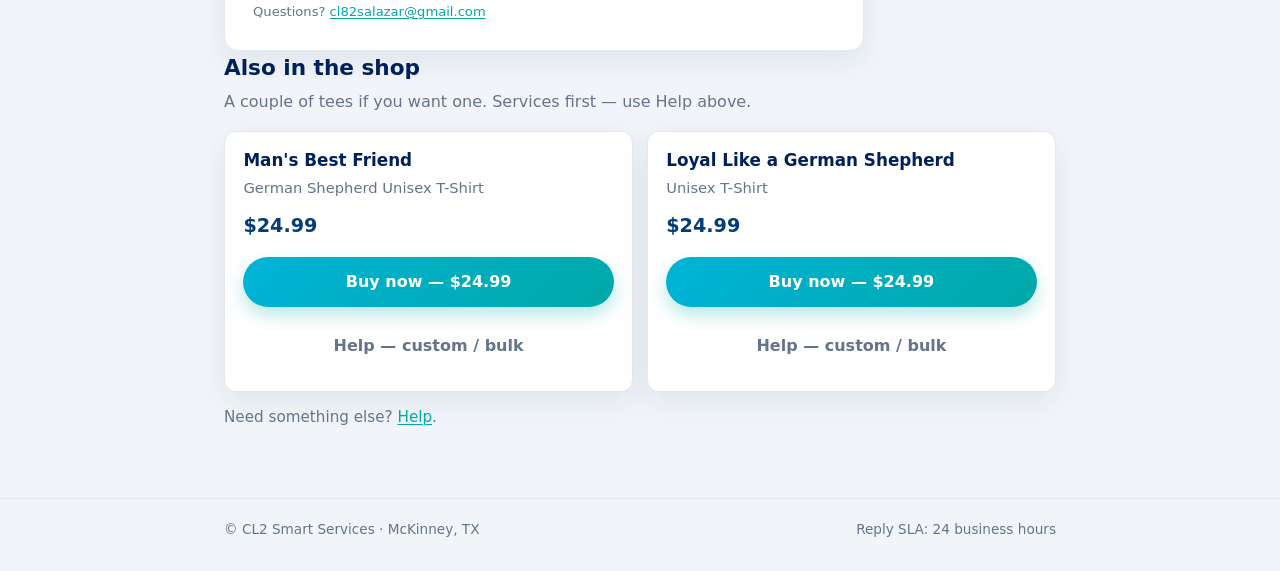
==== commit 966080d6: "Replace Help section one-liner on the live lead form Keep headline, subhead, Send HELP, and help-wit" ====
--- a/index.html
+++ b/index.html
@@ -41,7 +41,7 @@
       <section id="contact" class="card" aria-labelledby="form-heading">
         <h2 id="form-heading">Help</h2>
         <div class="intro">
-          <p>Automation, ops, websites, or a custom job. McKinney — we reply in <strong>24</strong> business hours.</p>
+          <p>Digital Media Development, a short that sounds like your business, a storyboard question, or something else — merch last. McKinney — we reply in <strong>24</strong> business hours.</p>
         </div>
 
         <form id="contact-form" class="form-grid" novalidate>
@@ -61,11 +61,11 @@
             <label for="help_with">What can we help with? <span class="req" aria-hidden="true">*</span></label>
             <select id="help_with" name="help_with" required>
               <option value="" disabled selected>Select one…</option>
-              <option>Business automation / ops</option>
-              <option>Website or lead capture</option>
-              <option>Custom merch / bulk order</option>
-              <option>Question about a product</option>
+              <option>Digital Media Development</option>
+              <option>A short that sounds like my business</option>
+              <option>Question about a short / storyboard</option>
               <option>Something else</option>
+              <option>Merch / a product in the shop</option>
             </select>
             <p class="error">Please choose an option.</p>
           </div>
